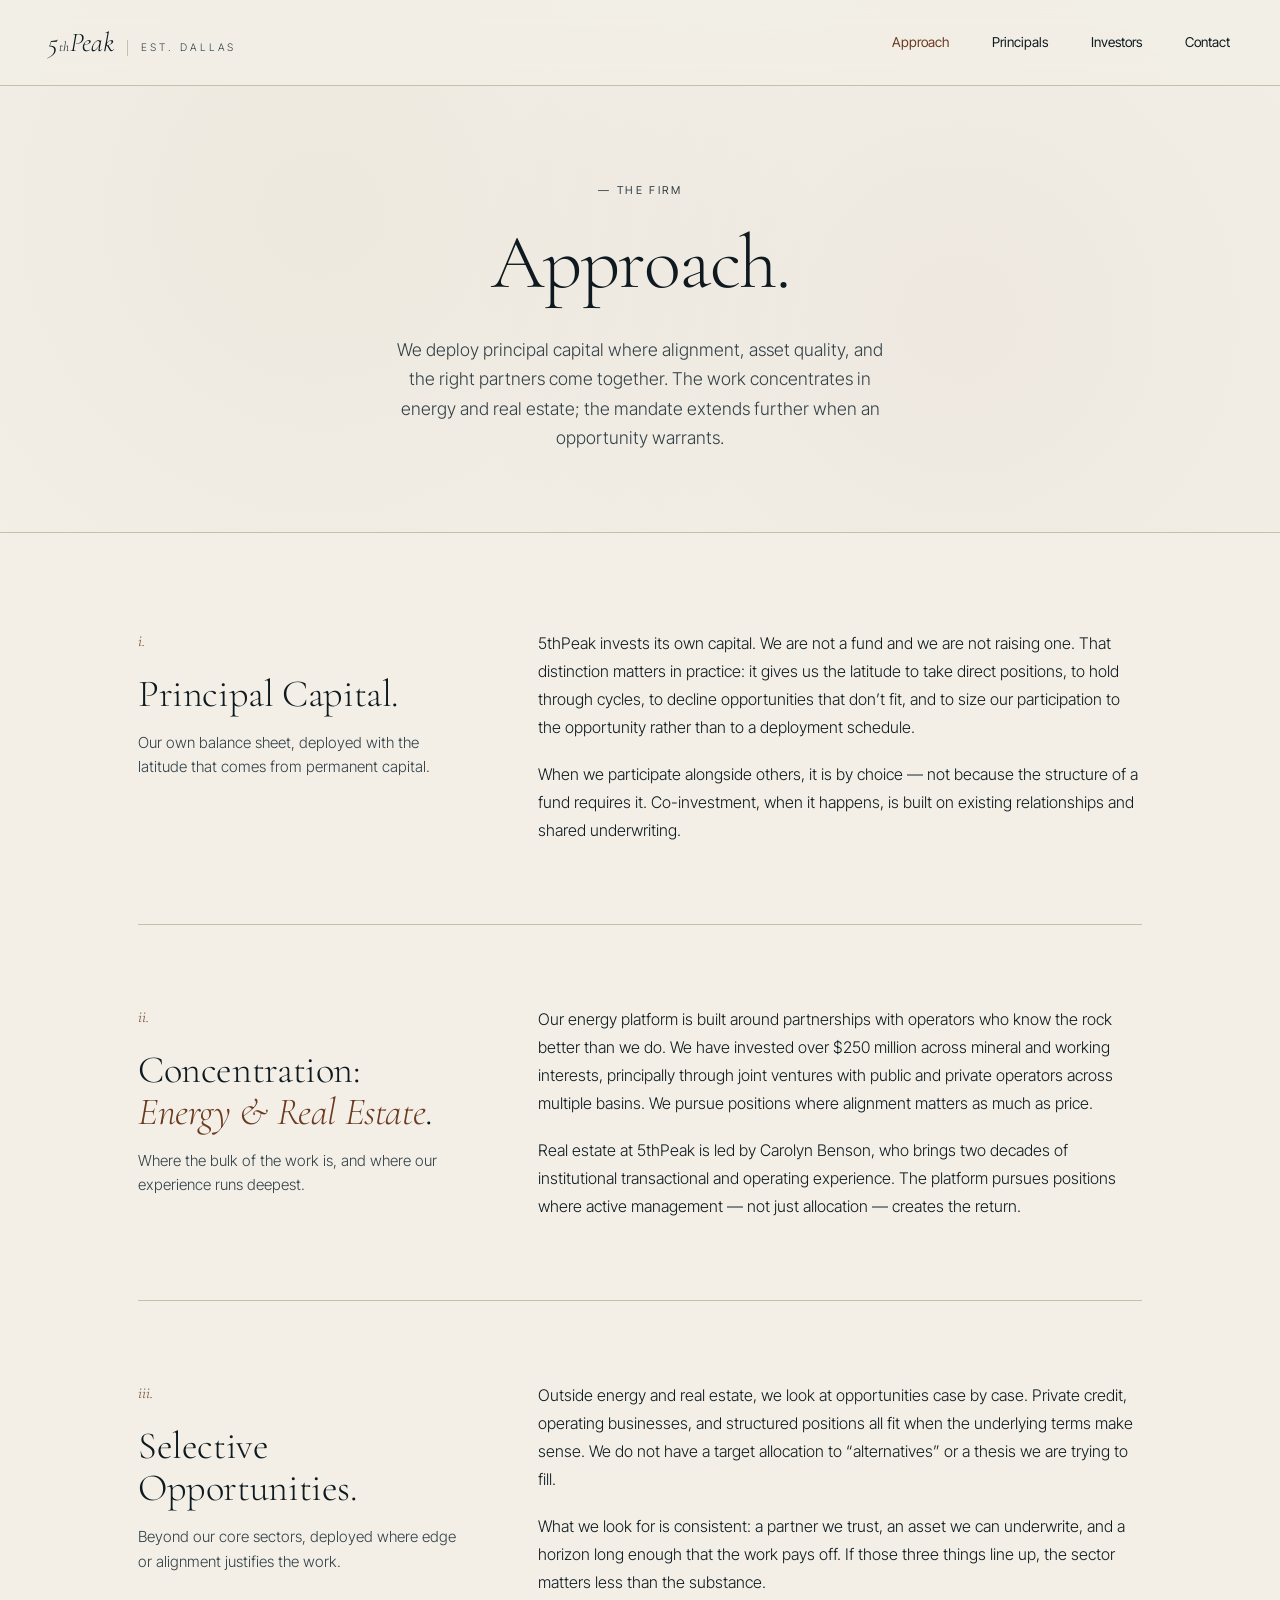
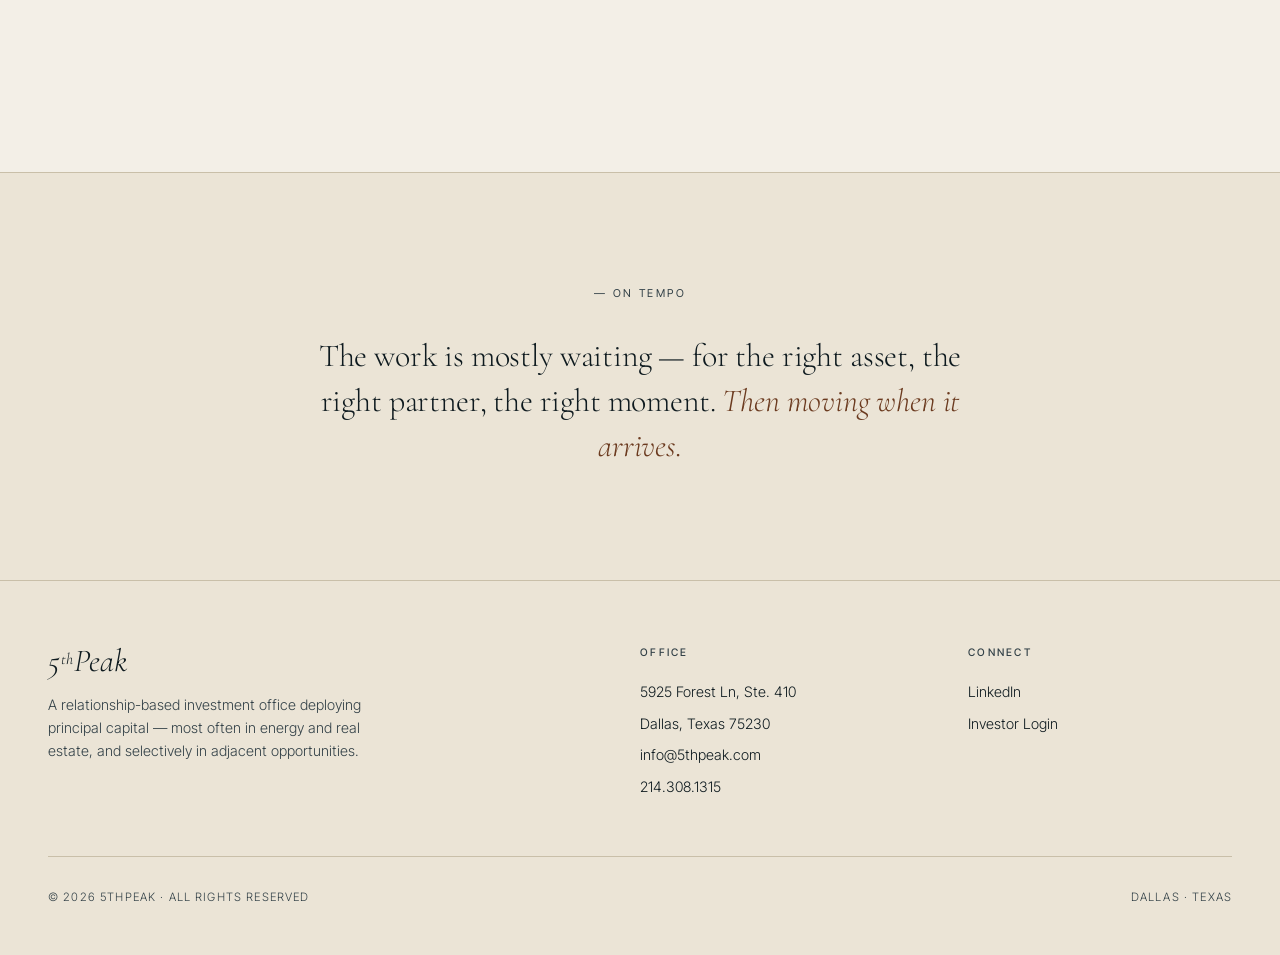
==== approach.html @ 47a08d06 "Initial commit — 5thPeak static site" ====
<!DOCTYPE html>
<html lang="en">
<head>
<meta charset="UTF-8">
<meta name="viewport" content="width=device-width, initial-scale=1.0">
<title>Approach — 5thPeak</title>
<meta name="description" content="How 5thPeak invests: principal capital, concentration in energy and real estate, and selective opportunities where alignment and substance line up.">
<meta name="theme-color" content="#f3efe7">
<link rel="canonical" href="https://www.5thpeak.com/approach.html">

<link rel="icon" type="image/svg+xml" href="/favicon.svg">
<link rel="icon" type="image/png" sizes="32x32" href="/favicon-32.png">
<link rel="apple-touch-icon" sizes="180x180" href="/apple-touch-icon.png">

<meta property="og:type" content="website">
<meta property="og:site_name" content="5thPeak">
<meta property="og:title" content="Approach — 5thPeak">
<meta property="og:description" content="Principal capital, deployed where alignment permits. Concentration in energy and real estate, selective opportunities elsewhere.">
<meta property="og:url" content="https://www.5thpeak.com/approach.html">
<meta property="og:image" content="https://www.5thpeak.com/og-image.png">
<meta property="og:image:width" content="1200">
<meta property="og:image:height" content="630">

<meta name="twitter:card" content="summary_large_image">
<meta name="twitter:title" content="Approach — 5thPeak">
<meta name="twitter:description" content="Principal capital, deployed where alignment permits.">
<meta name="twitter:image" content="https://www.5thpeak.com/og-image.png">

<link rel="preconnect" href="https://fonts.googleapis.com">
<link rel="preconnect" href="https://fonts.gstatic.com" crossorigin>
<link href="https://fonts.googleapis.com/css2?family=Cormorant+Garamond:ital,wght@0,300;0,400;0,500;1,300;1,400&family=Inter+Tight:wght@300;400;500&display=swap" rel="stylesheet">

<link rel="stylesheet" href="/assets/css/site.css">
</head>
<body>

<a class="skip-link" href="#main">Skip to content</a>

<nav aria-label="Primary">
  <div class="brand">
    <a href="/" class="wordmark" aria-label="5thPeak — Home">5<span class="th">th</span>Peak</a>
    <span class="brand-sub">Est. Dallas</span>
  </div>
  <div class="nav-links">
    <a href="/approach.html" aria-current="page" class="current">Approach</a>
    <a href="/principals.html">Principals</a>
    <a href="/investors.html">Investors</a>
    <a href="/contact.html">Contact</a>
  </div>
</nav>

<main id="main">

  <section class="page-header">
    <div class="page-header-inner">
      <span class="mono-label">— The Firm</span>
      <h1>Approach.</h1>
      <p class="page-lede">
        We deploy principal capital where alignment, asset quality, and the right
        partners come together. The work concentrates in energy and real estate; the
        mandate extends further when an opportunity warrants.
      </p>
    </div>
  </section>

  <section class="approach-detail">

    <div class="approach-section">
      <div class="approach-id">
        <span class="num" aria-hidden="true">i.</span>
        <h2>Principal Capital.</h2>
        <p class="summary">
          Our own balance sheet, deployed with the latitude that comes from permanent
          capital.
        </p>
      </div>
      <div class="approach-body">
        <p>
          5thPeak invests its own capital. We are not a fund and we are not raising one.
          That distinction matters in practice: it gives us the latitude to take direct
          positions, to hold through cycles, to decline opportunities that don&rsquo;t fit, and
          to size our participation to the opportunity rather than to a deployment schedule.
        </p>
        <p>
          When we participate alongside others, it is by choice — not because the structure
          of a fund requires it. Co-investment, when it happens, is built on existing
          relationships and shared underwriting.
        </p>
      </div>
    </div>

    <div class="approach-section">
      <div class="approach-id">
        <span class="num" aria-hidden="true">ii.</span>
        <h2>Concentration: <em>Energy &amp; Real Estate</em>.</h2>
        <p class="summary">
          Where the bulk of the work is, and where our experience runs deepest.
        </p>
      </div>
      <div class="approach-body">
        <p>
          Our energy platform is built around partnerships with operators who know the rock
          better than we do. We have invested over $250 million across mineral and working
          interests, principally through joint ventures with public and private operators
          across multiple basins. We pursue positions where alignment matters as much as
          price.
        </p>
        <p>
          Real estate at 5thPeak is led by Carolyn Benson, who brings two decades of
          institutional transactional and operating experience. The platform pursues
          positions where active management — not just allocation — creates the return.
        </p>
      </div>
    </div>

    <div class="approach-section">
      <div class="approach-id">
        <span class="num" aria-hidden="true">iii.</span>
        <h2>Selective Opportunities.</h2>
        <p class="summary">
          Beyond our core sectors, deployed where edge or alignment justifies the work.
        </p>
      </div>
      <div class="approach-body">
        <p>
          Outside energy and real estate, we look at opportunities case by case. Private
          credit, operating businesses, and structured positions all fit when the
          underlying terms make sense. We do not have a target allocation to &ldquo;alternatives&rdquo;
          or a thesis we are trying to fill.
        </p>
        <p>
          What we look for is consistent: a partner we trust, an asset we can underwrite,
          and a horizon long enough that the work pays off. If those three things line up,
          the sector matters less than the substance.
        </p>
      </div>
    </div>

  </section>

  <section class="coda">
    <div class="coda-inner">
      <span class="mono-label">— On Tempo</span>
      <blockquote>
        The work is mostly waiting — for the right asset, the right partner,
        the right moment. <em>Then moving when it arrives.</em>
      </blockquote>
    </div>
  </section>

</main>

<footer>
  <div class="footer-grid">
    <div class="footer-brand">
      <a href="/" class="wordmark">5<span class="th">th</span>Peak</a>
      <p class="footer-tagline">
        A relationship-based investment office deploying principal capital — most often
        in energy and real estate, and selectively in adjacent opportunities.
      </p>
    </div>
    <div class="footer-col">
      <h4>Office</h4>
      <p>5925 Forest Ln, Ste. 410</p>
      <p>Dallas, Texas 75230</p>
      <a href="mailto:info@5thpeak.com">info@5thpeak.com</a>
      <a href="tel:+12143081315">214.308.1315</a>
    </div>
    <div class="footer-col">
      <h4>Connect</h4>
      <a href="https://www.linkedin.com/company/5thpeak/" target="_blank" rel="noopener">LinkedIn</a>
      <a href="/investors.html">Investor Login</a>
    </div>
  </div>
  <div class="footer-bottom">
    <span>© 2026 5THPEAK · ALL RIGHTS RESERVED</span>
    <span>DALLAS · TEXAS</span>
  </div>
</footer>

</body>
</html>
---- assets/css/site.css ----
/* ==========================================================================
   5thPeak — site-wide stylesheet
   ========================================================================== */

:root {
  --ink: #0e1a1f;
  --ink-soft: #324047;
  --paper: #f3efe7;
  --paper-warm: #ebe4d6;
  --rule: #c9bfa9;
  --accent: #6b3a1f;
  --gold: #c9a16b;        /* used for team-link on dark; was previously hard-coded */
}

* { margin: 0; padding: 0; box-sizing: border-box; }
html { scroll-behavior: smooth; }
html, body { background: var(--paper); color: var(--ink); }
body {
  font-family: 'Inter Tight', sans-serif;
  font-weight: 300;
  line-height: 1.55;
  overflow-x: hidden;
}

/* ===== Skip link (visible on focus) ===== */

.skip-link {
  position: absolute;
  left: 0.75rem;
  top: 0.75rem;
  transform: translateY(-150%);
  background: var(--ink);
  color: var(--paper);
  padding: 0.6rem 1rem;
  font-size: 0.78rem;
  letter-spacing: 0.18em;
  text-transform: uppercase;
  text-decoration: none;
  z-index: 200;
  transition: transform 0.2s;
}
.skip-link:focus,
.skip-link:focus-visible {
  transform: translateY(0);
  outline: 2px solid var(--accent);
  outline-offset: 2px;
}

/* ===== Global focus ring ===== */

a:focus-visible,
button:focus-visible,
[type="submit"]:focus-visible {
  outline: 2px solid var(--accent);
  outline-offset: 3px;
  border-radius: 1px;
}

/* ===== Type primitives ===== */

.mono-label {
  font-family: 'Inter Tight', sans-serif;
  font-size: 0.68rem;
  letter-spacing: 0.22em;
  text-transform: uppercase;
  color: var(--ink-soft);
  font-weight: 400;
}

/* The wordmark — closed up "5thPeak", italic 300.
   Spec: "th" sized so its top aligns with the top of the 5 (cap-height aligned),
   NOT a true floating superscript. */
.wordmark {
  font-family: 'Cormorant Garamond', serif;
  font-style: italic;
  font-weight: 300;
  letter-spacing: 0.005em;
  color: var(--ink);
  line-height: 1;
  display: inline-flex;
  align-items: baseline;
  text-decoration: none;
}
.wordmark .th {
  font-size: 0.5em;        /* th renders at half the size of the 5 / Peak */
  vertical-align: 0.45em;  /* baseline raised; tops sit just below the cap of the 5 */
  margin-left: 0.05em;     /* a hair of optical breathing room after the 5 */
  margin-right: 0.06em;    /* and before the P */
  letter-spacing: 0;
}

/* ===== Nav (shared across all pages) ===== */

nav {
  position: fixed; top: 0; left: 0; right: 0; z-index: 100;
  padding: 1.6rem 3rem;
  display: flex; justify-content: space-between; align-items: center;
  background: rgba(243, 239, 231, 0.85);
  backdrop-filter: blur(12px);
  -webkit-backdrop-filter: blur(12px);
  border-bottom: 1px solid var(--rule);
}
.brand { display: flex; align-items: baseline; gap: 0.8rem; }
.brand .wordmark { font-size: 1.7rem; }
.brand-sub {
  font-size: 0.65rem; letter-spacing: 0.3em; text-transform: uppercase;
  color: var(--ink-soft);
  padding-left: 0.8rem;
  border-left: 1px solid var(--rule);
}
.nav-links { display: flex; gap: 2.5rem; align-items: center; }
.nav-links a {
  color: var(--ink); text-decoration: none;
  font-size: 0.85rem; font-weight: 400;
  padding: 0.4rem 0.1rem;
  transition: color 0.3s;
}
.nav-links a:hover { color: var(--accent); }
.nav-links a[aria-current="page"],
.nav-links a.current { color: var(--accent); }

/* ===== Hero / page header ===== */

.hero {
  min-height: 100vh;          /* fallback */
  min-height: 100svh;         /* mobile-safe */
  padding: 11rem 3rem 5rem;
  position: relative;
  display: flex;
  align-items: center;
  justify-content: center;
}
.hero::before {
  content: ""; position: absolute; inset: 0;
  background-image:
    radial-gradient(circle at 20% 30%, rgba(138, 109, 59, 0.06) 0%, transparent 50%),
    radial-gradient(circle at 80% 70%, rgba(107, 58, 31, 0.04) 0%, transparent 50%);
  pointer-events: none;
}
.hero-inner { max-width: 1000px; text-align: center; position: relative; }
.hero-meta { display: inline-flex; gap: 1rem; align-items: center; margin-bottom: 3rem; }
.hero-meta .dot { width: 6px; height: 6px; border-radius: 50%; background: var(--accent); }
.hero h1 {
  font-family: 'Cormorant Garamond', serif;
  font-weight: 300;
  font-size: clamp(3.5rem, 7vw, 6rem);
  line-height: 1.02;
  letter-spacing: -0.02em;
  color: var(--ink);
  margin: 0 auto;
  max-width: 18ch;
}
.hero h1 em { font-style: italic; color: var(--accent); font-weight: 400; }
.hero-lede {
  margin: 2.5rem auto 0;
  font-size: 1.15rem;
  line-height: 1.65;
  color: var(--ink-soft);
  max-width: 36rem;
}
.hero-cta { margin-top: 3.5rem; display: flex; gap: 2rem; align-items: center; justify-content: center; flex-wrap: wrap; }
.btn-primary {
  background: var(--ink); color: var(--paper);
  padding: 1rem 2.2rem;
  font-family: 'Inter Tight', sans-serif;
  font-size: 0.78rem; letter-spacing: 0.18em; text-transform: uppercase;
  border: none; cursor: pointer;
  transition: background 0.3s;
  text-decoration: none;
  display: inline-block;
}
.btn-primary:hover { background: var(--accent); }
.btn-link {
  color: var(--ink); text-decoration: none;
  font-size: 0.78rem; letter-spacing: 0.18em; text-transform: uppercase;
  border-bottom: 1px solid var(--ink);
  padding-bottom: 0.3rem;
}
.scroll-cue {
  position: absolute;
  bottom: 3rem; left: 50%; transform: translateX(-50%);
  font-family: 'Inter Tight', sans-serif;
  font-size: 0.65rem; letter-spacing: 0.3em; text-transform: uppercase;
  color: var(--ink-soft);
  text-decoration: none;
  display: flex; flex-direction: column; align-items: center; gap: 0.6rem;
  background: none; border: none; cursor: pointer;
  font-weight: 300;
}
.scroll-cue::after { content: ""; width: 1px; height: 30px; background: var(--ink-soft); }
.scroll-cue:hover { color: var(--accent); }

/* Inner page header (lighter than hero) */
.page-header {
  padding: 11rem 3rem 5rem;
  text-align: center;
  border-bottom: 1px solid var(--rule);
  position: relative;
}
.page-header::before {
  content: ""; position: absolute; inset: 0;
  background-image:
    radial-gradient(circle at 25% 40%, rgba(138, 109, 59, 0.05) 0%, transparent 50%),
    radial-gradient(circle at 75% 60%, rgba(107, 58, 31, 0.04) 0%, transparent 50%);
  pointer-events: none;
}
.page-header-inner {
  max-width: 900px;
  margin: 0 auto;
  position: relative;
}
.page-header .mono-label { display: inline-block; margin-bottom: 1.5rem; }
.page-header h1 {
  font-family: 'Cormorant Garamond', serif;
  font-weight: 300;
  font-size: clamp(3rem, 6vw, 5rem);
  line-height: 1.05;
  letter-spacing: -0.02em;
  margin: 0 auto 2rem;
}
.page-header h1 em { font-style: italic; color: var(--accent); font-weight: 400; }
.page-lede {
  font-size: 1.1rem;
  line-height: 1.65;
  color: var(--ink-soft);
  max-width: 32rem;
  margin: 0 auto;
}

/* ===== Approach (landing) ===== */

.approach {
  padding: 8rem 3rem;
  border-top: 1px solid var(--rule);
  background: var(--paper-warm);
}
.approach-inner {
  max-width: 1100px;
  margin: 0 auto;
  display: grid;
  grid-template-columns: 1fr 1.5fr;
  gap: 5rem;
  align-items: start;
}
.approach-head h2 {
  font-family: 'Cormorant Garamond', serif;
  font-weight: 300;
  font-size: clamp(2.2rem, 4vw, 3rem);
  letter-spacing: -0.01em;
  line-height: 1.1;
  margin-top: 1rem;
}
.approach-head h2 em { font-style: italic; color: var(--accent); }
.pillar {
  display: grid;
  grid-template-columns: 60px 1fr;
  padding: 1.8rem 0;
  border-bottom: 1px solid var(--rule);
  align-items: start;
}
.pillar:first-child { padding-top: 0; }
.pillar:last-child { border-bottom: none; }
.pillar-num {
  font-family: 'Cormorant Garamond', serif;
  font-size: 1.6rem; font-style: italic;
  color: var(--accent);
}
.pillar-name {
  font-family: 'Cormorant Garamond', serif;
  font-size: 1.5rem;
  margin-bottom: 0.5rem;
  color: var(--ink);
}
.pillar-desc {
  font-size: 0.95rem;
  color: var(--ink-soft);
  line-height: 1.6;
  max-width: 32rem;
}

/* ===== Philosophy block ===== */

.philosophy {
  padding: 9rem 3rem;
  max-width: 1100px;
  margin: 0 auto;
  text-align: center;
}
.philosophy .mono-label { display: block; margin-bottom: 2.5rem; }
.philosophy blockquote {
  font-family: 'Cormorant Garamond', serif;
  font-weight: 300;
  font-size: clamp(1.8rem, 3.5vw, 2.6rem);
  line-height: 1.35;
  color: var(--ink);
  letter-spacing: -0.005em;
}
.philosophy blockquote em { font-style: italic; color: var(--accent); }
.philosophy cite {
  display: block;
  margin-top: 3rem;
  font-style: normal;
  font-size: 0.72rem;
  letter-spacing: 0.22em;
  text-transform: uppercase;
  color: var(--ink-soft);
}
.philosophy cite .wordmark { font-size: 0.95rem; color: var(--ink-soft); }

/* ===== Team sliver (landing) ===== */

.team-sliver {
  padding: 6rem 3rem;
  background: var(--ink);
  color: var(--paper);
  text-align: center;
}
.team-sliver .mono-label { color: rgba(243, 239, 231, 0.6); }
.team-sliver h3 {
  font-family: 'Cormorant Garamond', serif;
  font-weight: 300;
  font-size: clamp(2rem, 3.5vw, 2.8rem);
  letter-spacing: -0.01em;
  line-height: 1.2;
  margin: 1rem auto 2.5rem;
  max-width: 36rem;
}
.team-sliver h3 em { font-style: italic; color: var(--gold); }
.team-link {
  color: var(--gold);
  text-decoration: none;
  font-size: 0.78rem; letter-spacing: 0.18em; text-transform: uppercase;
  border-bottom: 1px solid var(--gold);
  padding-bottom: 0.3rem;
}

/* ===== Principals masthead ===== */

.principals {
  padding: 7rem 3rem;
  max-width: 1100px;
  margin: 0 auto;
}
.principal {
  display: grid;
  grid-template-columns: 280px 1fr;
  gap: 4rem;
  padding: 4rem 0;
  border-bottom: 1px solid var(--rule);
  align-items: start;
}
.principal:first-child { padding-top: 0; }
.principal:last-child { border-bottom: none; }
.principal-id { position: relative; }
.principal-num {
  font-family: 'Cormorant Garamond', serif;
  font-style: italic;
  font-size: 1rem;
  color: var(--accent);
  margin-bottom: 1.2rem;
  display: block;
}
.principal-name {
  font-family: 'Cormorant Garamond', serif;
  font-weight: 300;
  font-size: 2rem;
  line-height: 1.1;
  letter-spacing: -0.01em;
  color: var(--ink);
  margin-bottom: 0.6rem;
}
.principal-role {
  font-size: 0.72rem;
  letter-spacing: 0.22em;
  text-transform: uppercase;
  color: var(--ink-soft);
  font-weight: 400;
}
.principal-bio {
  font-size: 1rem;
  line-height: 1.75;
  color: var(--ink);
  max-width: 38rem;
}
.principal-bio p + p { margin-top: 1.2rem; }
.principal-bio em { font-style: italic; }

/* ===== Approach detail page ===== */

.approach-detail {
  padding: 6rem 3rem;
  max-width: 1100px;
  margin: 0 auto;
}
.approach-section {
  display: grid;
  grid-template-columns: 320px 1fr;
  gap: 5rem;
  padding: 5rem 0;
  border-bottom: 1px solid var(--rule);
  align-items: start;
}
.approach-section:first-child { padding-top: 0; }
.approach-section:last-child { border-bottom: none; }
.approach-id .num {
  font-family: 'Cormorant Garamond', serif;
  font-style: italic;
  font-size: 1rem;
  color: var(--accent);
  display: block;
  margin-bottom: 1.2rem;
}
.approach-id h2 {
  font-family: 'Cormorant Garamond', serif;
  font-weight: 300;
  font-size: clamp(2rem, 3vw, 2.6rem);
  line-height: 1.1;
  letter-spacing: -0.01em;
  color: var(--ink);
  margin-bottom: 1rem;
}
.approach-id h2 em { font-style: italic; color: var(--accent); }
.approach-id .summary {
  font-size: 0.95rem;
  color: var(--ink-soft);
  line-height: 1.6;
  max-width: 24rem;
}
.approach-body {
  font-size: 1rem;
  line-height: 1.75;
  color: var(--ink);
  max-width: 38rem;
}
.approach-body p + p { margin-top: 1.2rem; }
.approach-body h3 {
  font-family: 'Cormorant Garamond', serif;
  font-weight: 400;
  font-style: italic;
  font-size: 1.2rem;
  color: var(--ink);
  margin-top: 2rem;
  margin-bottom: 0.6rem;
}

/* ===== Coda ===== */

.coda {
  padding: 7rem 3rem;
  background: var(--paper-warm);
  border-top: 1px solid var(--rule);
  text-align: center;
}
.coda-inner { max-width: 700px; margin: 0 auto; }
.coda .mono-label { display: block; margin-bottom: 2rem; }
.coda blockquote {
  font-family: 'Cormorant Garamond', serif;
  font-weight: 300;
  font-size: clamp(1.5rem, 2.6vw, 2rem);
  line-height: 1.4;
  color: var(--ink);
  letter-spacing: -0.005em;
}
.coda blockquote em { font-style: italic; color: var(--accent); }

/* ===== Contact page ===== */

.contact-grid {
  padding: 6rem 3rem 8rem;
  max-width: 1100px;
  margin: 0 auto;
  display: grid;
  grid-template-columns: 1fr 1.2fr;
  gap: 6rem;
  align-items: start;
}
.contact-info h2 {
  font-family: 'Cormorant Garamond', serif;
  font-weight: 300;
  font-style: italic;
  font-size: 1.6rem;
  margin-bottom: 2rem;
}
.contact-info-block {
  padding: 1.5rem 0;
  border-bottom: 1px solid var(--rule);
}
.contact-info-block:first-of-type { border-top: 1px solid var(--rule); }
.contact-info-block .label {
  font-size: 0.65rem;
  letter-spacing: 0.22em;
  text-transform: uppercase;
  color: var(--ink-soft);
  margin-bottom: 0.5rem;
  font-weight: 400;
}
.contact-info-block p, .contact-info-block a {
  font-size: 1rem;
  color: var(--ink);
  text-decoration: none;
  line-height: 1.6;
  display: block;
}
.contact-info-block a:hover { color: var(--accent); }

.contact-form-wrap {
  background: var(--paper-warm);
  padding: 3rem;
  border: 1px solid var(--rule);
}
.contact-form-wrap .mono-label { display: block; margin-bottom: 1rem; }
.contact-form-wrap h3 {
  font-family: 'Cormorant Garamond', serif;
  font-weight: 300;
  font-size: 1.8rem;
  margin-bottom: 0.6rem;
  letter-spacing: -0.01em;
}
.contact-form-wrap .helper {
  font-size: 0.9rem;
  color: var(--ink-soft);
  margin-bottom: 2.5rem;
  line-height: 1.6;
}
.field { margin-bottom: 1.4rem; }
.field label {
  display: block;
  font-size: 0.65rem;
  letter-spacing: 0.22em;
  text-transform: uppercase;
  color: var(--ink-soft);
  margin-bottom: 0.5rem;
  font-weight: 400;
}
.field input, .field textarea {
  width: 100%;
  background: var(--paper);
  border: 1px solid var(--rule);
  padding: 0.85rem 1rem;
  font-family: 'Inter Tight', sans-serif;
  font-weight: 300;
  font-size: 0.95rem;
  color: var(--ink);
  transition: border-color 0.2s;
}
.field input:focus, .field textarea:focus {
  outline: none;
  border-color: var(--ink);
}
.field input:focus-visible, .field textarea:focus-visible {
  outline: 2px solid var(--accent);
  outline-offset: 2px;
  border-color: var(--ink);
}
.field textarea { resize: vertical; min-height: 120px; }

/* ===== Investors login ===== */

.login-wrap {
  min-height: 100vh;
  min-height: 100svh;
  padding: 8rem 1.5rem 4rem;
  display: flex;
  flex-direction: column;
  align-items: center;
  justify-content: center;
  position: relative;
}
.login-wrap::before {
  content: ""; position: absolute; inset: 0;
  background-image:
    radial-gradient(circle at 30% 40%, rgba(138, 109, 59, 0.05) 0%, transparent 50%),
    radial-gradient(circle at 70% 60%, rgba(107, 58, 31, 0.04) 0%, transparent 50%);
  pointer-events: none;
}
.login-card {
  position: relative;
  width: 100%;
  max-width: 440px;
  background: var(--paper);
  border: 1px solid var(--rule);
  padding: 3.5rem 3rem;
  text-align: center;
}
.login-card .mono-label { display: block; margin-bottom: 1.5rem; }
.login-card h1 {
  font-family: 'Cormorant Garamond', serif;
  font-weight: 300;
  font-size: 2.4rem;
  letter-spacing: -0.01em;
  margin-bottom: 0.5rem;
}
.login-card h1 em { font-style: italic; color: var(--accent); }
.login-card .helper {
  font-size: 0.9rem;
  color: var(--ink-soft);
  margin-bottom: 2.5rem;
  line-height: 1.6;
}
.login-card .field { text-align: left; }
.login-card .btn-primary {
  width: 100%;
  margin-top: 1rem;
}
.login-card .extra {
  margin-top: 2rem;
  padding-top: 1.5rem;
  border-top: 1px solid var(--rule);
  font-size: 0.85rem;
}
.login-card .extra a {
  color: var(--ink-soft);
  text-decoration: none;
  margin: 0 0.5rem;
  transition: color 0.2s;
}
.login-card .extra a:hover { color: var(--accent); }
.login-back {
  margin-top: 2rem;
  font-size: 0.7rem;
  letter-spacing: 0.22em;
  text-transform: uppercase;
  color: var(--ink-soft);
  text-decoration: none;
  position: relative;
}
.login-back:hover { color: var(--accent); }

/* ===== Footer ===== */

footer {
  padding: 4rem 3rem 3rem;
  background: var(--paper-warm);
  border-top: 1px solid var(--rule);
}
footer.on-warm { background: var(--paper); }
.footer-grid {
  display: grid;
  grid-template-columns: 2fr 1fr 1fr;
  gap: 4rem;
  padding-bottom: 3rem;
  border-bottom: 1px solid var(--rule);
  max-width: 1200px; margin: 0 auto;
}
.footer-brand .wordmark {
  font-size: 2rem;
  margin-bottom: 1rem;
  display: inline-block;
}
.footer-tagline {
  font-size: 0.9rem;
  color: var(--ink-soft);
  max-width: 22rem;
  line-height: 1.6;
}
.footer-col h4 {
  font-size: 0.65rem; letter-spacing: 0.22em;
  text-transform: uppercase;
  margin-bottom: 1.2rem;
  color: var(--ink-soft);
  font-weight: 500;
}
.footer-col a, .footer-col p {
  display: block;
  color: var(--ink);
  text-decoration: none;
  font-size: 0.9rem;
  margin-bottom: 0.6rem;
  transition: color 0.3s;
}
.footer-col a:hover { color: var(--accent); }
.footer-bottom {
  padding-top: 2rem;
  display: flex; justify-content: space-between;
  font-size: 0.72rem;
  color: var(--ink-soft);
  letter-spacing: 0.1em;
  max-width: 1200px; margin: 0 auto;
}
/* slim footer variant for the investor login page */
footer.footer-slim {
  padding: 2rem 1.5rem;
  background: transparent;
  border-top: 1px solid var(--rule);
  text-align: center;
  font-size: 0.7rem;
  letter-spacing: 0.18em;
  text-transform: uppercase;
  color: var(--ink-soft);
}
footer.footer-slim a { color: var(--ink-soft); text-decoration: none; }
footer.footer-slim a:hover { color: var(--accent); }
footer.footer-slim .sep { margin: 0 0.6rem; color: var(--rule); }

/* ===== Responsive ===== */

@media (max-width: 900px) {
  nav { padding: 1.2rem 1.5rem; }
  .nav-links { gap: 1.4rem; }
  .nav-links a { font-size: 0.78rem; }
  .brand-sub { display: none; }
  .hero { padding: 8rem 1.5rem 4rem; }
  .page-header { padding: 8rem 1.5rem 3.5rem; }
  .approach { padding: 5rem 1.5rem; }
  .approach-inner { grid-template-columns: 1fr; gap: 3rem; }
  .philosophy { padding: 5rem 1.5rem; }
  .team-sliver { padding: 4rem 1.5rem; }
  .principals { padding: 4rem 1.5rem; }
  .principal { grid-template-columns: 1fr; gap: 1.5rem; padding: 3rem 0; }
  .approach-detail { padding: 4rem 1.5rem; }
  .approach-section { grid-template-columns: 1fr; gap: 2rem; padding: 3rem 0; }
  .coda { padding: 5rem 1.5rem; }
  .contact-grid {
    grid-template-columns: 1fr;
    gap: 3rem;
    padding: 4rem 1.5rem 5rem;
  }
  .contact-form-wrap { padding: 2rem 1.5rem; }
  footer { padding: 3rem 1.5rem 2rem; }
  .footer-grid { grid-template-columns: 1fr; gap: 2.5rem; }
  .footer-bottom { flex-direction: column; gap: 0.5rem; }
}

@media (max-width: 480px) {
  nav {
    flex-direction: column;
    gap: 0.6rem;
    padding: 1rem 1.2rem;
  }
  .nav-links { gap: 1.1rem; }
  .nav-links a { font-size: 0.72rem; padding: 0.4rem 0.2rem; }
  .brand .wordmark { font-size: 1.5rem; }
  .hero { padding: 9.5rem 1.2rem 3.5rem; }
  .page-header { padding: 9.5rem 1.2rem 3rem; }
  .hero-cta { flex-direction: column; gap: 1.2rem; }
  .footer-bottom { gap: 0.4rem; text-align: center; }
}

/* ===== Reduced motion ===== */

@media (prefers-reduced-motion: reduce) {
  html { scroll-behavior: auto; }
  *, *::before, *::after {
    animation-duration: 0.01ms !important;
    animation-iteration-count: 1 !important;
    transition-duration: 0.01ms !important;
  }
}

/* ===== Print ===== */

@media print {
  nav, .scroll-cue, footer.footer-slim, .login-back { display: none !important; }
  body { background: #fff; color: #000; }
  .hero, .page-header { min-height: 0; padding: 1rem 0 1.5rem; }
  .hero::before, .page-header::before { display: none; }
  .approach, .team-sliver, .coda { background: #fff; color: #000; padding: 1.5rem 0; }
  .team-sliver { color: #000; }
  .team-sliver h3 em, .hero h1 em, .approach-head h2 em, .page-header h1 em { color: #000; }
  a { color: #000; text-decoration: underline; }
  footer { padding: 1rem 0; }
  .footer-grid { grid-template-columns: 1fr; gap: 1rem; padding-bottom: 1rem; }
  .principal { page-break-inside: avoid; }
  .approach-section { page-break-inside: avoid; }
}
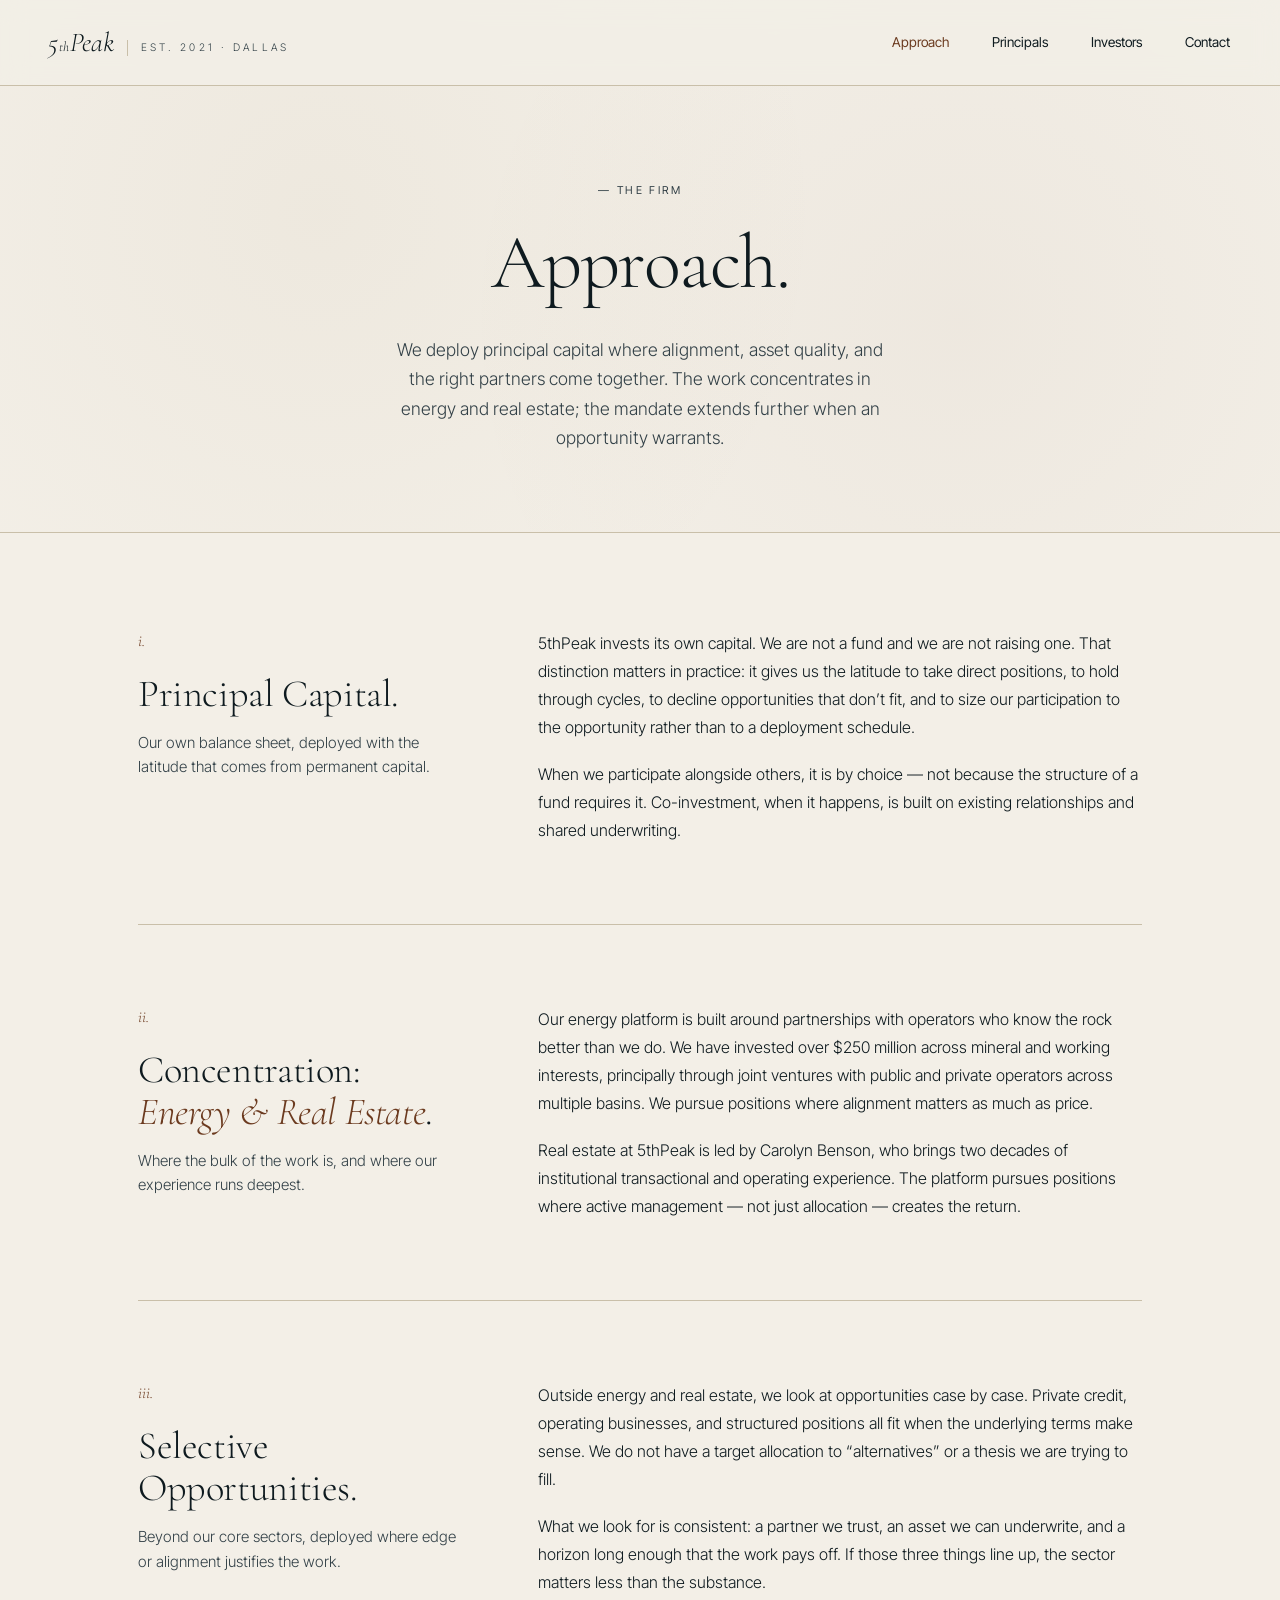
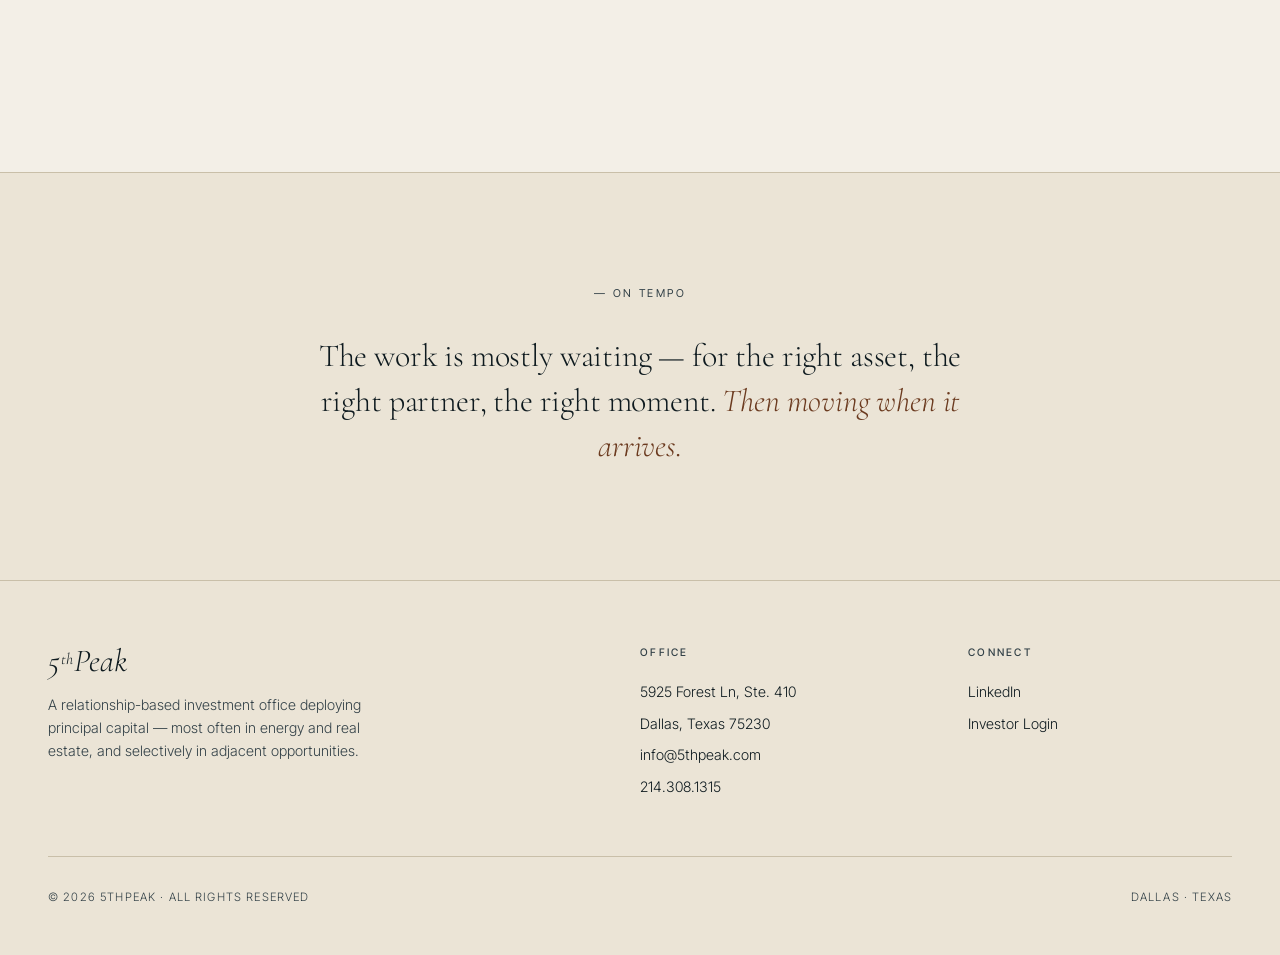
==== commit cd103757: "Add 2021 to brand-sub: Est. 2021 · Dallas" ====
--- a/approach.html
+++ b/approach.html
@@ -39,7 +39,7 @@
 <nav aria-label="Primary">
   <div class="brand">
     <a href="/" class="wordmark" aria-label="5thPeak — Home">5<span class="th">th</span>Peak</a>
-    <span class="brand-sub">Est. Dallas</span>
+    <span class="brand-sub">Est. 2021 &middot; Dallas</span>
   </div>
   <div class="nav-links">
     <a href="/approach.html" aria-current="page" class="current">Approach</a>
